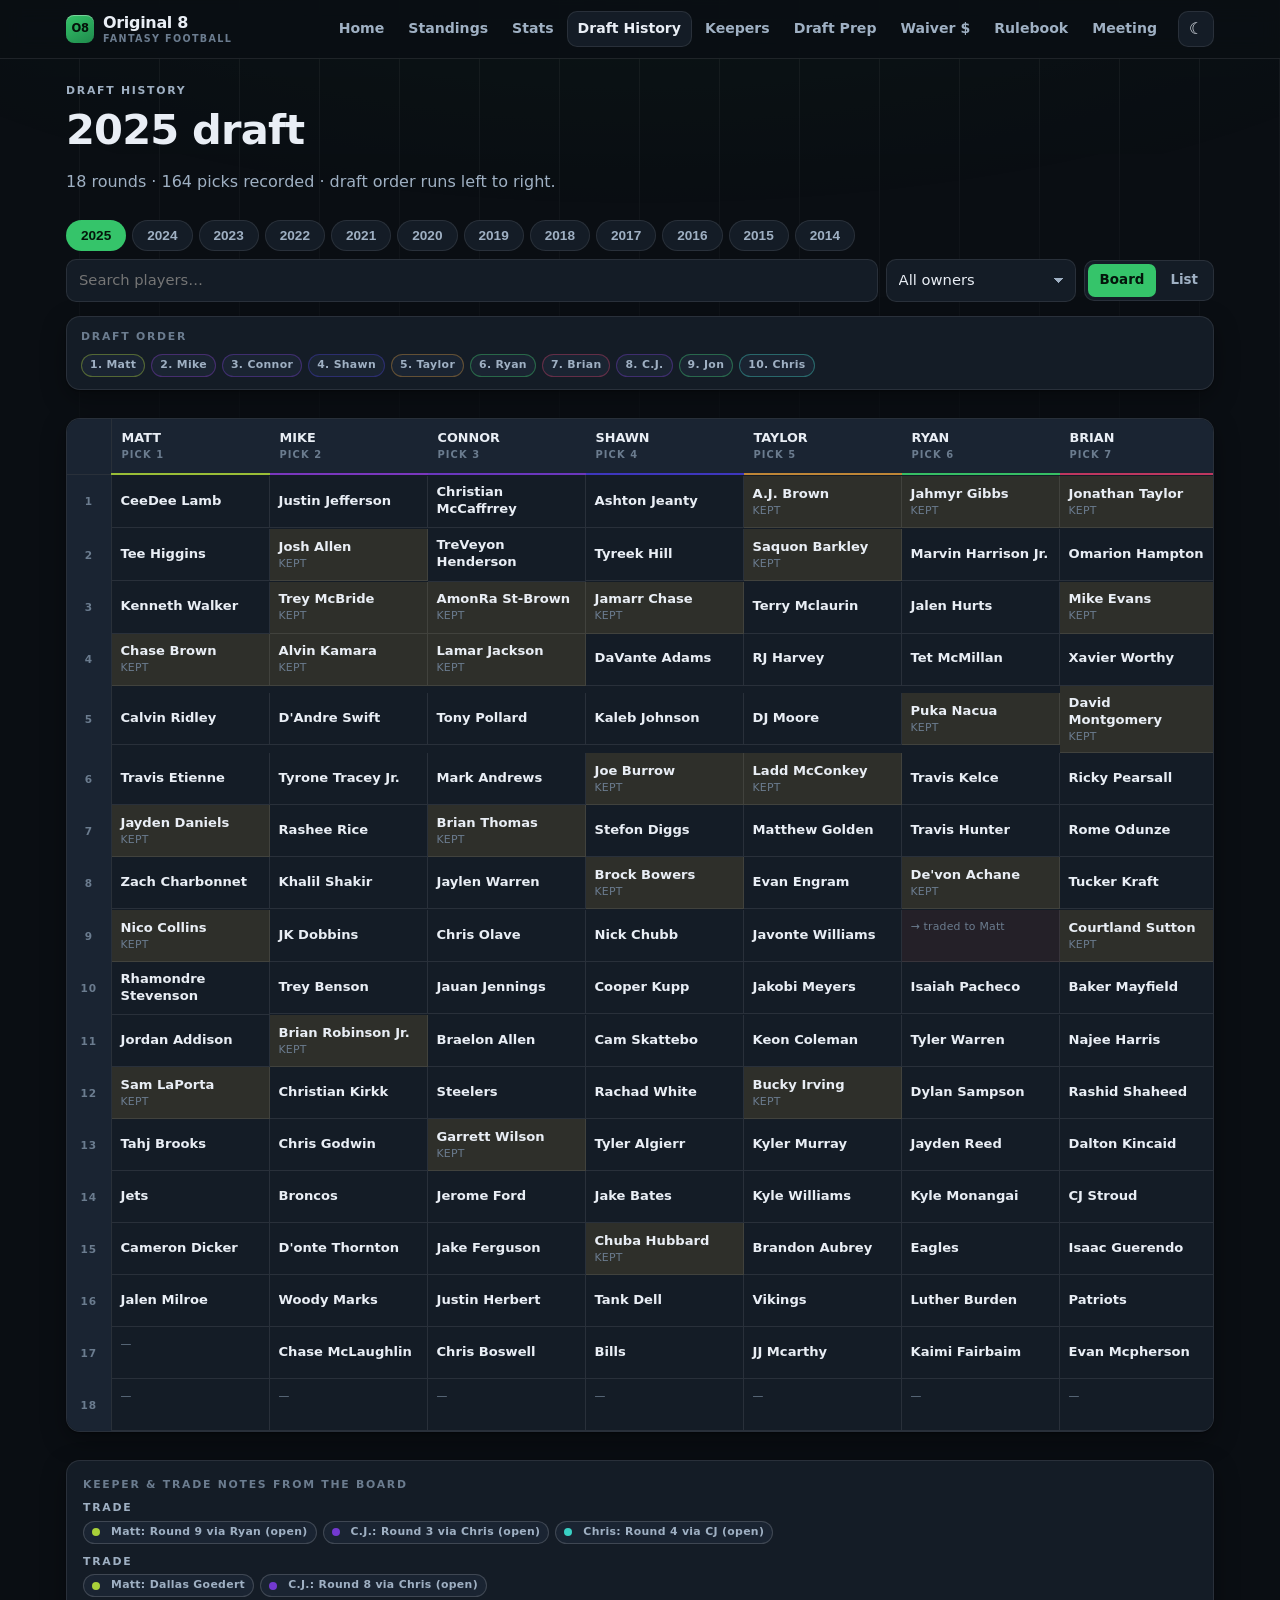
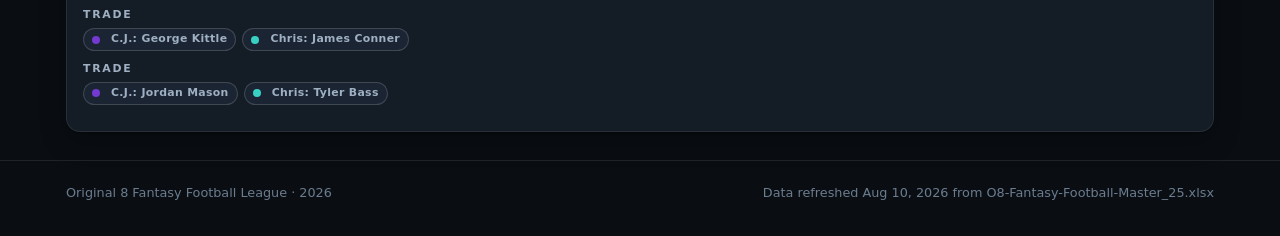
==== draft.html @ 6b0559e4 "Correct the kicker vote, retitle it, and stack the meeting rule blocks The 2025 minutes read "removi" ====
<!doctype html>
<html lang="en" data-theme="dark">
<head>
<meta charset="utf-8">
<meta name="viewport" content="width=device-width, initial-scale=1, viewport-fit=cover">
<title>Draft History · O8FFL</title>
<meta name="description" content="Every O8FFL draft board, searchable by player and owner.">
<meta name="theme-color" content="#0a0e13">
<link rel="icon" href="assets/img/favicon.svg">
<link rel="stylesheet" href="assets/css/site.css?v=10723445">
</head>
<body>

<header class="site-header">
  <div class="wrap">
    <a class="brand" href="index.html">
      <span class="brand-mark">O8</span>
      <span class="brand-text">Original 8<small>Fantasy Football</small></span>
    </a>
    <span class="header-spacer"></span>
    <nav class="site-nav" id="nav"></nav>
    <button class="icon-btn" id="themeToggle" type="button" aria-label="Toggle theme">☾</button>
    <button class="icon-btn nav-toggle" id="navToggle" type="button" aria-expanded="false" aria-label="Menu">☰</button>
  </div>
</header>

<div class="wrap page-head">
  <p class="eyebrow">Draft history</p>
  <h1 id="draftTitle">Draft boards</h1>
  <p id="draftSub">Pick a season, then search for a player or filter to one owner. Tap any pick for that player's full draft history.</p>
</div>

<main class="wrap">
  <div class="pill-row" id="yearPills"></div>

  <div class="toolbar">
    <div class="field"><input id="search" type="search" placeholder="Search players…" autocomplete="off" spellcheck="false"></div>
    <select class="input" id="ownerFilter" style="flex:0 1 190px" aria-label="Filter by owner"><option value="">All owners</option></select>
    <div class="seg" role="group" aria-label="View">
      <button id="viewBoard" class="active" type="button">Board</button>
      <button id="viewList" type="button">List</button>
    </div>
  </div>

  <div id="draftMeta" class="section" style="margin-top:0"></div>
  <div id="draftView"><div class="loading">Loading draft…</div></div>
  <div id="draftNotes" class="section"></div>
</main>

<footer class="site-footer">
  <div class="wrap">
    <span>Original 8 Fantasy Football League · <span id="footYear"></span></span>
    <span id="footStamp"></span>
  </div>
</footer>

<script type="module" src="assets/js/page-draft.js?v=10723445"></script>
</body>
</html>
---- assets/css/site.css ----
/* ==========================================================================
   O8FFL — design system
   Mobile-first. Two themes driven by CSS custom properties; the toggle in the
   header writes data-theme onto <html> and everything below follows.
   ========================================================================== */

:root {
  --field: #1f8a4c;
  --field-bright: #35c46a;
  --gold: #e0b348;
  --clay: #c4553b;
  --chalk: #ffffff;

  --bg: #0a0e13;
  --bg-2: #0f151d;
  --surface: #141c26;
  --surface-2: #1a2432;
  --line: rgba(255, 255, 255, 0.09);
  --line-strong: rgba(255, 255, 255, 0.16);
  --text: #e9eef5;
  --text-dim: #9fb0c3;
  --text-faint: #6b7c8f;
  --accent: var(--field-bright);
  --accent-ink: #04150b;
  --shadow: 0 1px 2px rgba(0, 0, 0, 0.4), 0 8px 24px rgba(0, 0, 0, 0.35);
  --radius: 14px;
  --radius-sm: 9px;
  --maxw: 1180px;

  --sans: ui-sans-serif, system-ui, -apple-system, "Segoe UI", Roboto, "Helvetica Neue", Arial, sans-serif;
  --mono: ui-monospace, SFMono-Regular, "SF Mono", Menlo, Consolas, monospace;
}

[data-theme="light"] {
  --bg: #f4f6f8;
  --bg-2: #eceff3;
  --surface: #ffffff;
  --surface-2: #f7f9fb;
  --line: rgba(11, 22, 34, 0.1);
  --line-strong: rgba(11, 22, 34, 0.2);
  --text: #14202c;
  --text-dim: #566577;
  --text-faint: #7d8b9b;
  --accent: #16813f;
  --accent-ink: #ffffff;
  --gold: #a97c12;
  --clay: #a8402a;
  --shadow: 0 1px 2px rgba(16, 30, 45, 0.06), 0 8px 22px rgba(16, 30, 45, 0.08);
}

* { box-sizing: border-box; }

html {
  -webkit-text-size-adjust: 100%;
  scroll-behavior: smooth;
  scroll-padding-top: 82px;
}

body {
  margin: 0;
  font-family: var(--sans);
  background: var(--bg);
  color: var(--text);
  line-height: 1.55;
  font-size: 16px;
  -webkit-font-smoothing: antialiased;
  overflow-x: hidden;
}

/* Faint yard-line texture behind everything. */
body::before {
  content: "";
  position: fixed;
  inset: 0;
  pointer-events: none;
  z-index: 0;
  background:
    repeating-linear-gradient(90deg, transparent 0 79px, var(--line) 79px 80px),
    radial-gradient(120% 60% at 50% -10%, rgba(53, 196, 106, 0.10), transparent 60%);
  opacity: 0.55;
  mask-image: linear-gradient(180deg, #000 0, transparent 620px);
  -webkit-mask-image: linear-gradient(180deg, #000 0, transparent 620px);
}

img { max-width: 100%; height: auto; }
a { color: inherit; }

h1, h2, h3, h4 {
  margin: 0 0 0.4em;
  line-height: 1.15;
  letter-spacing: -0.02em;
  font-weight: 700;
}
h1 { font-size: clamp(1.65rem, 5.2vw, 2.6rem); }
h2 { font-size: clamp(1.2rem, 3.6vw, 1.6rem); }
h3 { font-size: 1.02rem; }
p { margin: 0 0 1em; }

.num { font-variant-numeric: tabular-nums; }

/* ---------- layout ---------- */
.wrap {
  width: 100%;
  max-width: var(--maxw);
  margin: 0 auto;
  padding: 0 16px;
  position: relative;
  z-index: 1;
}
main { padding-bottom: 64px; min-height: 60vh; }
.section { margin: 28px 0; }
.section-head {
  display: flex;
  align-items: baseline;
  justify-content: space-between;
  gap: 12px;
  flex-wrap: wrap;
  margin-bottom: 12px;
}
.eyebrow {
  font-size: 0.68rem;
  font-weight: 700;
  letter-spacing: 0.16em;
  text-transform: uppercase;
  color: var(--text-faint);
  margin: 0 0 6px;
}

/* ---------- header ---------- */
.site-header {
  position: sticky;
  top: 0;
  z-index: 50;
  background: color-mix(in srgb, var(--bg) 86%, transparent);
  backdrop-filter: saturate(1.4) blur(12px);
  -webkit-backdrop-filter: saturate(1.4) blur(12px);
  border-bottom: 1px solid var(--line);
}
.site-header .wrap {
  display: flex;
  align-items: center;
  gap: 10px;
  height: 58px;
}
.brand {
  display: flex;
  align-items: center;
  gap: 9px;
  text-decoration: none;
  font-weight: 800;
  letter-spacing: -0.02em;
  white-space: nowrap;
}
.brand-mark {
  width: 28px;
  height: 28px;
  border-radius: 8px;
  display: grid;
  place-items: center;
  background: linear-gradient(150deg, var(--field-bright), var(--field));
  color: #05130a;
  font-size: 0.72rem;
  font-weight: 900;
  letter-spacing: -0.04em;
  box-shadow: inset 0 1px 0 rgba(255, 255, 255, 0.35);
}
.brand-text small {
  display: block;
  font-size: 0.6rem;
  font-weight: 600;
  letter-spacing: 0.14em;
  text-transform: uppercase;
  color: var(--text-faint);
  margin-top: -3px;
}
.header-spacer { flex: 1; }

.icon-btn {
  appearance: none;
  border: 1px solid var(--line);
  background: var(--surface);
  color: var(--text);
  width: 36px;
  height: 36px;
  border-radius: 10px;
  display: grid;
  place-items: center;
  cursor: pointer;
  font-size: 1rem;
  line-height: 1;
  transition: border-color 0.15s, background 0.15s;
}
.icon-btn:hover { border-color: var(--line-strong); }
.nav-toggle { display: grid; }

/* nav: drawer on mobile, inline on desktop */
.site-nav {
  position: fixed;
  inset: 58px 0 auto 0;
  background: var(--bg-2);
  border-bottom: 1px solid var(--line);
  padding: 8px 16px 14px;
  display: none;
  z-index: 49;
  box-shadow: var(--shadow);
}
.site-nav.open { display: block; }
.site-nav a {
  display: block;
  padding: 11px 12px;
  border-radius: 10px;
  text-decoration: none;
  color: var(--text-dim);
  font-weight: 600;
  font-size: 0.95rem;
}
.site-nav a[aria-current="page"] {
  color: var(--text);
  background: var(--surface);
  box-shadow: inset 0 0 0 1px var(--line);
}

@media (min-width: 900px) {
  .nav-toggle { display: none; }
  .site-nav {
    position: static;
    display: flex !important;
    gap: 2px;
    background: none;
    border: 0;
    padding: 0;
    box-shadow: none;
  }
  .site-nav a { padding: 7px 11px; font-size: 0.88rem; }
  .site-nav a:hover { color: var(--text); }
  .site-nav a[aria-current="page"] { background: var(--surface); }
}

/* ---------- hero ---------- */
.hero {
  position: relative;
  padding: 34px 0 26px;
  border-bottom: 1px solid var(--line);
  overflow: hidden;
}
.hero::after {
  content: "";
  position: absolute;
  left: 0;
  right: 0;
  bottom: 0;
  height: 3px;
  background: linear-gradient(90deg, var(--field), var(--field-bright), var(--gold));
  opacity: 0.9;
}
.hero h1 { margin-bottom: 8px; }
.hero p { color: var(--text-dim); max-width: 60ch; margin-bottom: 0; }
.page-head { padding-top: 24px; padding-bottom: 6px; }
.page-head p { color: var(--text-dim); max-width: 66ch; }

/* ---------- cards & grids ---------- */
.card {
  background: var(--surface);
  border: 1px solid var(--line);
  border-radius: var(--radius);
  padding: 16px;
  box-shadow: var(--shadow);
}
.card-tight { padding: 12px 14px; }
.grid { display: grid; gap: 12px; }
.grid-2 { grid-template-columns: repeat(auto-fit, minmax(240px, 1fr)); }
.grid-3 { grid-template-columns: repeat(auto-fit, minmax(210px, 1fr)); }
.grid-4 { grid-template-columns: repeat(auto-fit, minmax(158px, 1fr)); }
/* Eight explore tiles: two across on a phone, four on a desktop — never a ragged 5 + 2. */
.grid-tiles { grid-template-columns: repeat(auto-fit, minmax(230px, 1fr)); }
@media (min-width: 1000px) {
  .grid-tiles { grid-template-columns: repeat(4, 1fr); }
}

/* Champions list and the record books share a row on desktop. */
.champs-layout { display: grid; gap: 12px; }
@media (min-width: 900px) {
  .champs-layout { grid-template-columns: minmax(0, 1.35fr) minmax(0, 1fr); align-items: start; }
}

.stat { display: flex; flex-direction: column; gap: 2px; }
.stat .label {
  font-size: 0.66rem;
  letter-spacing: 0.13em;
  text-transform: uppercase;
  color: var(--text-faint);
  font-weight: 700;
}
.stat .value {
  font-size: 1.5rem;
  font-weight: 800;
  letter-spacing: -0.03em;
  font-variant-numeric: tabular-nums;
}
.stat .sub { font-size: 0.8rem; color: var(--text-dim); }

.tile {
  display: block;
  text-decoration: none;
  background: var(--surface);
  border: 1px solid var(--line);
  border-radius: var(--radius);
  padding: 15px;
  transition: transform 0.15s ease, border-color 0.15s ease;
  box-shadow: var(--shadow);
}
.tile:hover { transform: translateY(-2px); border-color: var(--line-strong); }
.tile .t-icon { font-size: 1.2rem; }
.tile h3 { margin: 6px 0 3px; }
.tile p { margin: 0; font-size: 0.85rem; color: var(--text-dim); }

/* ---------- controls ---------- */
.toolbar {
  display: flex;
  flex-wrap: wrap;
  gap: 8px;
  align-items: center;
  margin-bottom: 14px;
}
.pill-row {
  display: flex;
  gap: 6px;
  overflow-x: auto;
  padding: 3px 0 8px;
  scrollbar-width: thin;
  -webkit-overflow-scrolling: touch;
}
.pill-row::-webkit-scrollbar { height: 5px; }
.pill-row::-webkit-scrollbar-thumb { background: var(--line-strong); border-radius: 3px; }
.pill {
  flex: 0 0 auto;
  appearance: none;
  border: 1px solid var(--line);
  background: var(--surface);
  color: var(--text-dim);
  border-radius: 999px;
  padding: 7px 14px;
  font-size: 0.85rem;
  font-weight: 700;
  font-variant-numeric: tabular-nums;
  cursor: pointer;
  white-space: nowrap;
  transition: all 0.13s ease;
}
.pill:hover { color: var(--text); border-color: var(--line-strong); }
.pill.active {
  background: var(--accent);
  color: var(--accent-ink);
  border-color: transparent;
}

.field {
  flex: 1 1 190px;
  min-width: 0;
  position: relative;
  display: flex;
  align-items: center;
}
.field input,
.field select,
select.input,
input.input {
  width: 100%;
  appearance: none;
  background: var(--surface);
  border: 1px solid var(--line);
  color: var(--text);
  border-radius: 10px;
  padding: 9px 12px;
  font: inherit;
  font-size: 0.92rem;
}
.field input:focus,
select:focus,
input:focus {
  outline: 2px solid color-mix(in srgb, var(--accent) 60%, transparent);
  outline-offset: 1px;
}
select.input {
  background-image: linear-gradient(45deg, transparent 50%, var(--text-dim) 50%),
    linear-gradient(135deg, var(--text-dim) 50%, transparent 50%);
  background-position: calc(100% - 17px) 50%, calc(100% - 12px) 50%;
  background-size: 5px 5px, 5px 5px;
  background-repeat: no-repeat;
  padding-right: 30px;
}
.seg {
  display: inline-flex;
  background: var(--surface);
  border: 1px solid var(--line);
  border-radius: 10px;
  padding: 3px;
  gap: 2px;
}
.seg button {
  appearance: none;
  border: 0;
  background: none;
  color: var(--text-dim);
  font: inherit;
  font-size: 0.84rem;
  font-weight: 700;
  padding: 6px 12px;
  border-radius: 7px;
  cursor: pointer;
}
.seg button.active { background: var(--accent); color: var(--accent-ink); }

/* ---------- tables ---------- */
.table-wrap {
  overflow-x: auto;
  border: 1px solid var(--line);
  border-radius: var(--radius);
  background: var(--surface);
  box-shadow: var(--shadow);
  -webkit-overflow-scrolling: touch;
}
table { border-collapse: collapse; width: 100%; font-size: 0.9rem; }
th, td {
  padding: 10px 12px;
  text-align: left;
  white-space: nowrap;
  border-bottom: 1px solid var(--line);
}
thead th {
  position: sticky;
  top: 0;
  z-index: 2;
  background: var(--surface-2);
  font-size: 0.66rem;
  letter-spacing: 0.1em;
  text-transform: uppercase;
  color: var(--text-faint);
  font-weight: 800;
}
th.sortable { cursor: pointer; user-select: none; }
th.sortable:hover { color: var(--text); }
th.sortable::after { content: "↕"; opacity: 0.28; margin-left: 5px; font-size: 0.75em; }
th.sortable.asc::after { content: "↑"; opacity: 1; color: var(--accent); }
th.sortable.desc::after { content: "↓"; opacity: 1; color: var(--accent); }
tbody tr:last-child td { border-bottom: 0; }
tbody tr:hover td { background: var(--surface-2); }
td.num, th.num { text-align: right; font-variant-numeric: tabular-nums; }
.rank {
  color: var(--text-faint);
  font-variant-numeric: tabular-nums;
  width: 1px;
}
.sticky-col {
  position: sticky;
  left: 0;
  background: var(--surface);
  z-index: 1;
  box-shadow: 1px 0 0 var(--line);
}
tbody tr:hover .sticky-col { background: var(--surface-2); }
thead .sticky-col { background: var(--surface-2); z-index: 3; }

/* ---------- badges ---------- */
.badge {
  display: inline-flex;
  align-items: center;
  gap: 4px;
  padding: 2px 8px;
  border-radius: 999px;
  font-size: 0.68rem;
  font-weight: 800;
  letter-spacing: 0.03em;
  border: 1px solid var(--line-strong);
  color: var(--text-dim);
  white-space: nowrap;
}
.badge-gold { background: color-mix(in srgb, var(--gold) 18%, transparent); border-color: color-mix(in srgb, var(--gold) 45%, transparent); color: var(--gold); }
.badge-green { background: color-mix(in srgb, var(--accent) 16%, transparent); border-color: color-mix(in srgb, var(--accent) 42%, transparent); color: var(--accent); }
.badge-clay { background: color-mix(in srgb, var(--clay) 16%, transparent); border-color: color-mix(in srgb, var(--clay) 45%, transparent); color: var(--clay); }
.badge-plain { background: var(--surface-2); }

.owner-dot {
  display: inline-block;
  width: 8px;
  height: 8px;
  border-radius: 50%;
  margin-right: 7px;
  vertical-align: 1px;
  background: var(--accent);
}

/* ---------- draft board ---------- */
.board { min-width: max-content; }
.board th, .board td { padding: 0; border: 0; white-space: normal; }
.board thead th {
  padding: 9px 10px;
  font-size: 0.68rem;
  background: var(--surface-2);
  border-bottom: 1px solid var(--line);
}
.board .rnd {
  position: sticky;
  left: 0;
  z-index: 1;
  background: var(--surface-2);
  color: var(--text-faint);
  font-size: 0.66rem;
  font-weight: 800;
  letter-spacing: 0.08em;
  text-align: center;
  padding: 6px 8px;
  border-right: 1px solid var(--line);
  min-width: 44px;
}
.pick {
  display: block;
  width: 158px;
  min-height: 52px;
  padding: 8px 9px;
  border-right: 1px solid var(--line);
  border-bottom: 1px solid var(--line);
  font-size: 0.82rem;
  line-height: 1.3;
  cursor: pointer;
  background: none;
  border-top: 0;
  border-left: 0;
  color: var(--text);
  text-align: left;
  font-family: inherit;
  transition: background 0.12s;
}
.pick:hover { background: var(--surface-2); }
.pick .p-name { font-weight: 650; display: block; }
.pick .p-meta {
  display: block;
  font-size: 0.68rem;
  color: var(--text-faint);
  margin-top: 2px;
  letter-spacing: 0.02em;
}
.pick.empty { color: var(--text-faint); cursor: default; }
.pick.empty:hover { background: none; }
.pick.keeper { background: color-mix(in srgb, var(--gold) 12%, transparent); }
.pick.keeper:hover { background: color-mix(in srgb, var(--gold) 18%, transparent); }
.pick.traded { background: color-mix(in srgb, var(--clay) 9%, transparent); }
.pick.hit {
  background: color-mix(in srgb, var(--accent) 26%, transparent);
  box-shadow: inset 0 0 0 2px var(--accent);
}
.pick.dim { opacity: 0.24; }

/* list view of a draft */
.round-block { margin-bottom: 18px; }
.round-block h3 {
  font-size: 0.7rem;
  letter-spacing: 0.14em;
  text-transform: uppercase;
  color: var(--text-faint);
  padding-bottom: 6px;
  border-bottom: 1px solid var(--line);
  margin-bottom: 8px;
}
.pick-row {
  display: flex;
  align-items: center;
  gap: 10px;
  padding: 9px 10px;
  border-radius: var(--radius-sm);
  cursor: pointer;
  border: 1px solid transparent;
}
.pick-row:hover { background: var(--surface); border-color: var(--line); }
.pick-row .slot {
  flex: 0 0 26px;
  height: 26px;
  border-radius: 7px;
  display: grid;
  place-items: center;
  font-size: 0.7rem;
  font-weight: 800;
  background: var(--surface-2);
  color: var(--text-faint);
  font-variant-numeric: tabular-nums;
}
.pick-row .who { flex: 1 1 auto; min-width: 0; }
.pick-row .who b { display: block; font-weight: 650; }
.pick-row .who span { font-size: 0.76rem; color: var(--text-faint); }

/* ---------- keepers ---------- */
.keeper-team { margin-bottom: 14px; }
.keeper-team > summary {
  list-style: none;
  cursor: pointer;
  display: flex;
  align-items: center;
  flex-wrap: wrap;
  gap: 6px;
  padding: 13px 36px 13px 15px;
  background: var(--surface);
  border: 1px solid var(--line);
  border-radius: var(--radius);
  font-weight: 700;
  box-shadow: var(--shadow);
  position: relative;
}
.keeper-team > summary::-webkit-details-marker { display: none; }
.keeper-team > summary::after {
  content: "▾";
  position: absolute;
  right: 15px;
  top: 12px;
  color: var(--text-faint);
  transition: transform 0.18s;
}
.keeper-team[open] > summary { border-radius: var(--radius) var(--radius) 0 0; }
.keeper-team[open] > summary::after { transform: rotate(180deg); }
.keeper-body {
  border: 1px solid var(--line);
  border-top: 0;
  border-radius: 0 0 var(--radius) var(--radius);
  background: var(--bg-2);
  padding: 6px;
}
.kp {
  display: grid;
  grid-template-columns: 44px 1fr;
  grid-template-areas: "cost name" ". tags";
  gap: 4px 10px;
  align-items: center;
  padding: 9px 10px;
  border-radius: var(--radius-sm);
  cursor: pointer;
}
.kp .cost { grid-area: cost; align-self: start; }
.kp .name { grid-area: name; }
.kp .tags { grid-area: tags; }
@media (min-width: 620px) {
  .kp {
    grid-template-columns: 44px 1fr auto;
    grid-template-areas: "cost name tags";
  }
  .kp .cost { align-self: center; }
}
.kp:hover { background: var(--surface); }
.kp + .kp { border-top: 1px solid var(--line); }
.kp .cost {
  display: grid;
  place-items: center;
  height: 38px;
  border-radius: 9px;
  background: var(--surface-2);
  border: 1px solid var(--line);
  font-weight: 800;
  font-size: 0.95rem;
  font-variant-numeric: tabular-nums;
  line-height: 1;
}
.kp .cost small {
  display: block;
  font-size: 0.5rem;
  letter-spacing: 0.1em;
  color: var(--text-faint);
  font-weight: 700;
}
.kp.tier-elite .cost { border-color: color-mix(in srgb, var(--clay) 55%, transparent); color: var(--clay); }
.kp.tier-value .cost { border-color: color-mix(in srgb, var(--accent) 55%, transparent); color: var(--accent); }
.kp .name { font-weight: 650; min-width: 0; }
.kp .name span { display: block; font-size: 0.74rem; color: var(--text-faint); font-weight: 500; }
.kp .tags { display: flex; gap: 5px; flex-wrap: wrap; align-items: center; }
@media (min-width: 620px) {
  .kp .tags { justify-content: flex-end; }
}

.spark { display: flex; gap: 3px; align-items: flex-end; height: 22px; }
.spark i {
  width: 7px;
  border-radius: 2px 2px 0 0;
  background: var(--line-strong);
  display: block;
}

/* ---------- rulebook ---------- */
.rb-layout { display: grid; gap: 18px; }
@media (min-width: 960px) {
  .rb-layout { grid-template-columns: 260px 1fr; align-items: start; }
  .rb-toc { position: sticky; top: 74px; max-height: calc(100vh - 96px); overflow-y: auto; }
}
.rb-toc a {
  display: block;
  padding: 6px 10px;
  border-radius: 8px;
  text-decoration: none;
  color: var(--text-dim);
  font-size: 0.85rem;
  border-left: 2px solid transparent;
}
.rb-toc a:hover { color: var(--text); background: var(--surface-2); }
.rb-toc a.sub { padding-left: 22px; font-size: 0.8rem; color: var(--text-faint); }
.rb-toc a.active { color: var(--accent); border-left-color: var(--accent); }
.rb-section { scroll-margin-top: 80px; margin-bottom: 26px; }
.rb-section h2, .rb-section h3 { display: flex; gap: 10px; align-items: baseline; }
.rb-num {
  font-size: 0.7rem;
  font-weight: 800;
  color: var(--accent);
  letter-spacing: 0.06em;
  font-variant-numeric: tabular-nums;
}
.rb-body { color: var(--text-dim); max-width: 74ch; }
.rb-body p { margin: 0 0 0.85em; }
.rb-list { margin: 0 0 1em; padding-left: 20px; }
.rb-list li { margin-bottom: 0.35em; }
.rb-figure { margin: 14px 0; }
.rb-figure img {
  border-radius: var(--radius-sm);
  border: 1px solid var(--line);
  background: var(--chalk);
  max-width: min(100%, 560px);
  display: block;
}
mark {
  background: color-mix(in srgb, var(--gold) 40%, transparent);
  color: inherit;
  border-radius: 3px;
  padding: 0 2px;
}

/* ---------- meeting minutes ---------- */
.minutes { font-size: 0.9rem; color: var(--text-dim); }
.minutes ul { margin: 4px 0 4px; padding-left: 20px; }
.minutes > ul { padding-left: 0; list-style: none; }
.minutes li { margin-bottom: 5px; }
.minutes li.minute-head {
  font-weight: 700;
  color: var(--text);
  margin-top: 14px;
  font-size: 0.95rem;
  list-style: none;
}
.minutes > ul > li.minute-head::before {
  content: "";
  display: inline-block;
  width: 6px;
  height: 6px;
  border-radius: 2px;
  background: var(--accent);
  margin-right: 8px;
  vertical-align: 2px;
}
.minute-outcome {
  display: inline-block;
  margin-left: 8px;
  padding: 1px 8px;
  border-radius: 999px;
  font-size: 0.76rem;
  font-weight: 650;
  color: var(--accent);
  background: color-mix(in srgb, var(--accent) 14%, transparent);
  border: 1px solid color-mix(in srgb, var(--accent) 34%, transparent);
}

/* ---------- misc ---------- */
.timeline { display: flex; flex-direction: column; gap: 1px; }
.tl-row {
  display: grid;
  grid-template-columns: 58px 1fr;
  gap: 12px;
  padding: 10px 12px;
  align-items: center;
  border-radius: var(--radius-sm);
}
.tl-row:hover { background: var(--surface-2); }
.tl-row .yr { font-weight: 800; font-variant-numeric: tabular-nums; color: var(--text-faint); }
.tl-row .who b { font-weight: 650; }

.bar-track {
  height: 7px;
  border-radius: 4px;
  background: var(--surface-2);
  overflow: hidden;
  border: 1px solid var(--line);
}
.bar-fill { height: 100%; background: linear-gradient(90deg, var(--field), var(--field-bright)); }

.notice {
  border-left: 3px solid var(--accent);
  background: var(--surface);
  border-radius: 0 var(--radius-sm) var(--radius-sm) 0;
  padding: 12px 14px;
  font-size: 0.9rem;
  color: var(--text-dim);
}
.empty-state { padding: 34px 16px; text-align: center; color: var(--text-faint); }
.loading { padding: 34px 16px; text-align: center; color: var(--text-faint); font-size: 0.9rem; }

.checklist { list-style: none; margin: 0; padding: 0; }
.checklist li {
  display: flex;
  gap: 10px;
  padding: 9px 2px;
  border-bottom: 1px solid var(--line);
  font-size: 0.92rem;
  color: var(--text-dim);
}
.checklist li:last-child { border-bottom: 0; }
.checklist li::before { content: "○"; color: var(--accent); font-size: 0.8rem; line-height: 1.6; }

/* ---------- modal / player sheet ---------- */
.modal {
  position: fixed;
  inset: 0;
  z-index: 90;
  display: none;
  align-items: flex-end;
  justify-content: center;
}
.modal.open { display: flex; }
.modal-backdrop { position: absolute; inset: 0; background: rgba(0, 0, 0, 0.6); }
.modal-panel {
  position: relative;
  width: 100%;
  max-width: 560px;
  max-height: 86vh;
  overflow-y: auto;
  background: var(--surface);
  border: 1px solid var(--line);
  border-radius: var(--radius) var(--radius) 0 0;
  padding: 18px;
  box-shadow: 0 -8px 40px rgba(0, 0, 0, 0.45);
  animation: sheet-up 0.22s ease;
}
@keyframes sheet-up { from { transform: translateY(14px); opacity: 0.6; } }
@media (min-width: 700px) {
  .modal { align-items: center; }
  .modal-panel { border-radius: var(--radius); }
}
.modal .grid-4 { grid-template-columns: repeat(auto-fit, minmax(112px, 1fr)); }
.modal .stat .value { font-size: 1.25rem; }
.modal-close {
  position: absolute;
  top: 12px;
  right: 12px;
  appearance: none;
  border: 1px solid var(--line);
  background: var(--surface-2);
  color: var(--text-dim);
  width: 30px;
  height: 30px;
  border-radius: 8px;
  cursor: pointer;
  font-size: 0.95rem;
  line-height: 1;
}

/* ---------- footer ---------- */
.site-footer {
  border-top: 1px solid var(--line);
  padding: 22px 0 34px;
  color: var(--text-faint);
  font-size: 0.8rem;
}
.site-footer .wrap { display: flex; gap: 12px; flex-wrap: wrap; justify-content: space-between; }

@media (prefers-reduced-motion: reduce) {
  * { animation-duration: 0.01ms !important; transition-duration: 0.01ms !important; }
  html { scroll-behavior: auto; }
}
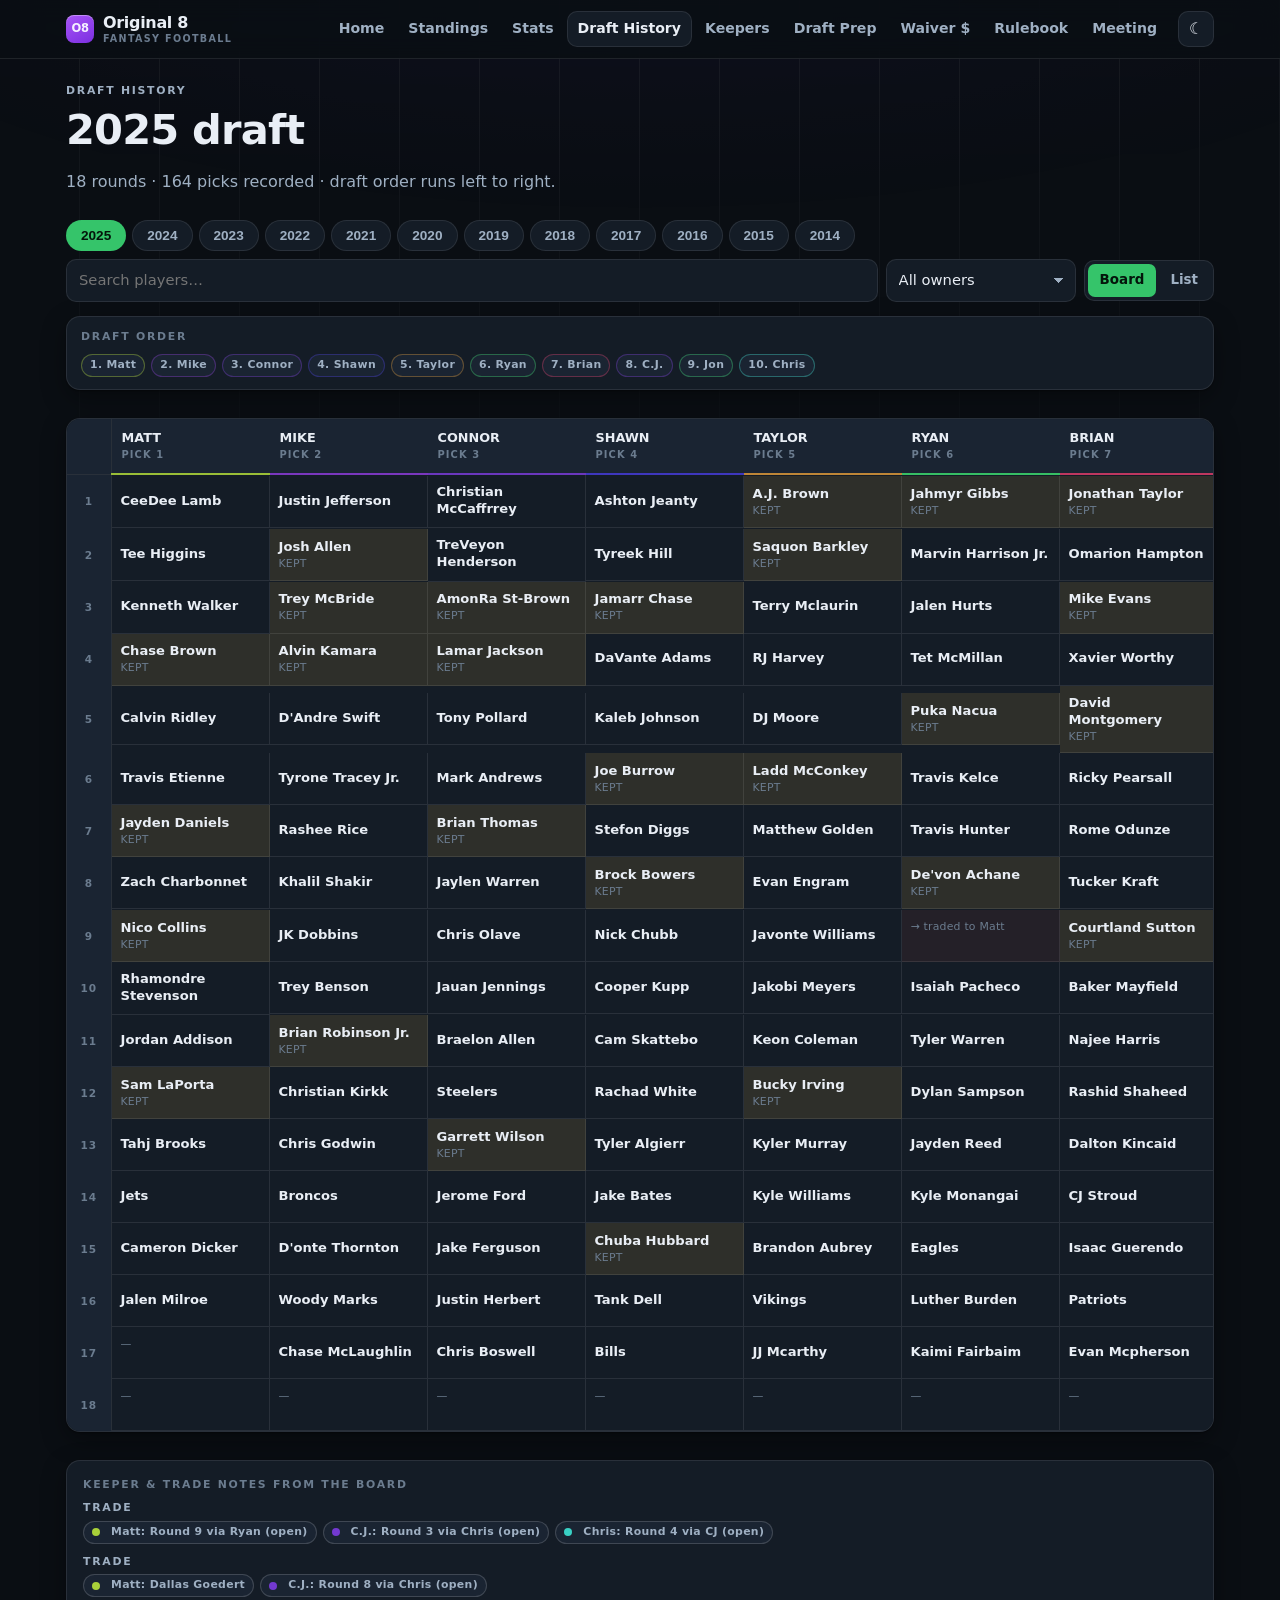
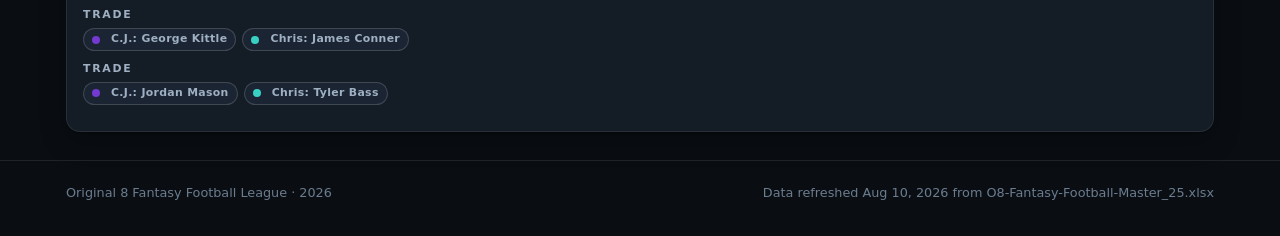
==== commit 0d1d4bc6: "Put the league crest on the home page The hero becomes logo-and-title, stacked on a phone and side b" ====
--- a/draft.html
+++ b/draft.html
@@ -7,7 +7,8 @@
 <meta name="description" content="Every O8FFL draft board, searchable by player and owner.">
 <meta name="theme-color" content="#0a0e13">
 <link rel="icon" href="assets/img/favicon.svg">
-<link rel="stylesheet" href="assets/css/site.css?v=10723445">
+<link rel="apple-touch-icon" href="assets/img/apple-touch-icon.png">
+<link rel="stylesheet" href="assets/css/site.css?v=bd49d9d9">
 </head>
 <body>
 
@@ -54,6 +55,6 @@
   </div>
 </footer>
 
-<script type="module" src="assets/js/page-draft.js?v=10723445"></script>
+<script type="module" src="assets/js/page-draft.js?v=bd49d9d9"></script>
 </body>
 </html>
--- a/assets/css/site.css
+++ b/assets/css/site.css
@@ -5,6 +5,8 @@
    ========================================================================== */
 
 :root {
+  --brand: #7b2fe0;        /* the crest's purple */
+  --brand-bright: #a855f7;
   --field: #1f8a4c;
   --field-bright: #35c46a;
   --gold: #e0b348;
@@ -32,6 +34,8 @@
 }
 
 [data-theme="light"] {
+  --brand: #6d28d9;
+  --brand-bright: #8b5cf6;
   --bg: #f4f6f8;
   --bg-2: #eceff3;
   --surface: #ffffff;
@@ -76,7 +80,7 @@
   z-index: 0;
   background:
     repeating-linear-gradient(90deg, transparent 0 79px, var(--line) 79px 80px),
-    radial-gradient(120% 60% at 50% -10%, rgba(53, 196, 106, 0.10), transparent 60%);
+    radial-gradient(120% 60% at 50% -10%, color-mix(in srgb, var(--brand) 12%, transparent), transparent 60%);
   opacity: 0.55;
   mask-image: linear-gradient(180deg, #000 0, transparent 620px);
   -webkit-mask-image: linear-gradient(180deg, #000 0, transparent 620px);
@@ -157,8 +161,8 @@
   border-radius: 8px;
   display: grid;
   place-items: center;
-  background: linear-gradient(150deg, var(--field-bright), var(--field));
-  color: #05130a;
+  background: linear-gradient(150deg, var(--brand-bright), var(--brand));
+  color: #f4efff;
   font-size: 0.72rem;
   font-weight: 900;
   letter-spacing: -0.04em;
@@ -243,6 +247,14 @@
   border-bottom: 1px solid var(--line);
   overflow: hidden;
 }
+/* A wash of the crest's purple behind it, so the logo doesn't look pasted on. */
+.hero::before {
+  content: "";
+  position: absolute;
+  inset: -40% 40% 0 -10%;
+  background: radial-gradient(50% 60% at 30% 45%, color-mix(in srgb, var(--brand) 30%, transparent), transparent 70%);
+  pointer-events: none;
+}
 .hero::after {
   content: "";
   position: absolute;
@@ -250,11 +262,36 @@
   right: 0;
   bottom: 0;
   height: 3px;
-  background: linear-gradient(90deg, var(--field), var(--field-bright), var(--gold));
+  background: linear-gradient(90deg, var(--brand), var(--brand-bright), var(--gold));
   opacity: 0.9;
 }
 .hero h1 { margin-bottom: 8px; }
 .hero p { color: var(--text-dim); max-width: 60ch; margin-bottom: 0; }
+
+.hero-inner {
+  display: flex;
+  align-items: center;
+  gap: 22px;
+  flex-direction: column;
+  text-align: center;
+}
+.hero-copy { min-width: 0; }
+.hero-logo {
+  width: min(190px, 52vw);
+  height: auto;
+  flex: 0 0 auto;
+  border-radius: 20px;
+  /* The crest ships on black; a dark plate keeps it deliberate in either theme. */
+  background: #080b10;
+  padding: 8px;
+  box-shadow: 0 10px 34px color-mix(in srgb, var(--brand) 34%, transparent),
+    inset 0 0 0 1px rgba(255, 255, 255, 0.07);
+}
+@media (min-width: 760px) {
+  .hero { padding: 40px 0 32px; }
+  .hero-inner { flex-direction: row; text-align: left; gap: 28px; }
+  .hero-logo { width: 200px; }
+}
 .page-head { padding-top: 24px; padding-bottom: 6px; }
 .page-head p { color: var(--text-dim); max-width: 66ch; }
 
@@ -796,7 +833,7 @@
 .loading { padding: 34px 16px; text-align: center; color: var(--text-faint); font-size: 0.9rem; }
 
 .checklist { list-style: none; margin: 0; padding: 0; }
-.checklist li {
+.checklist > li {
   display: flex;
   gap: 10px;
   padding: 9px 2px;
@@ -804,8 +841,23 @@
   font-size: 0.92rem;
   color: var(--text-dim);
 }
-.checklist li:last-child { border-bottom: 0; }
-.checklist li::before { content: "○"; color: var(--accent); font-size: 0.8rem; line-height: 1.6; }
+.checklist > li:last-child { border-bottom: 0; }
+.checklist > li::before { content: "○"; color: var(--accent); font-size: 0.8rem; line-height: 1.6; }
+/* Sub-items under an agenda line are subordinate: no ring, plain bullets, indented. */
+.checklist li ul {
+  list-style: disc;
+  padding-left: 18px;
+  margin: 6px 0 2px;
+}
+.checklist li ul li {
+  display: list-item;
+  border: 0;
+  padding: 2px 0;
+  font-size: 0.88rem;
+  color: var(--text-dim);
+}
+.checklist li ul li::before { content: none; }
+.checklist li ul li::marker { color: var(--text-faint); }
 
 /* ---------- modal / player sheet ---------- */
 .modal {
